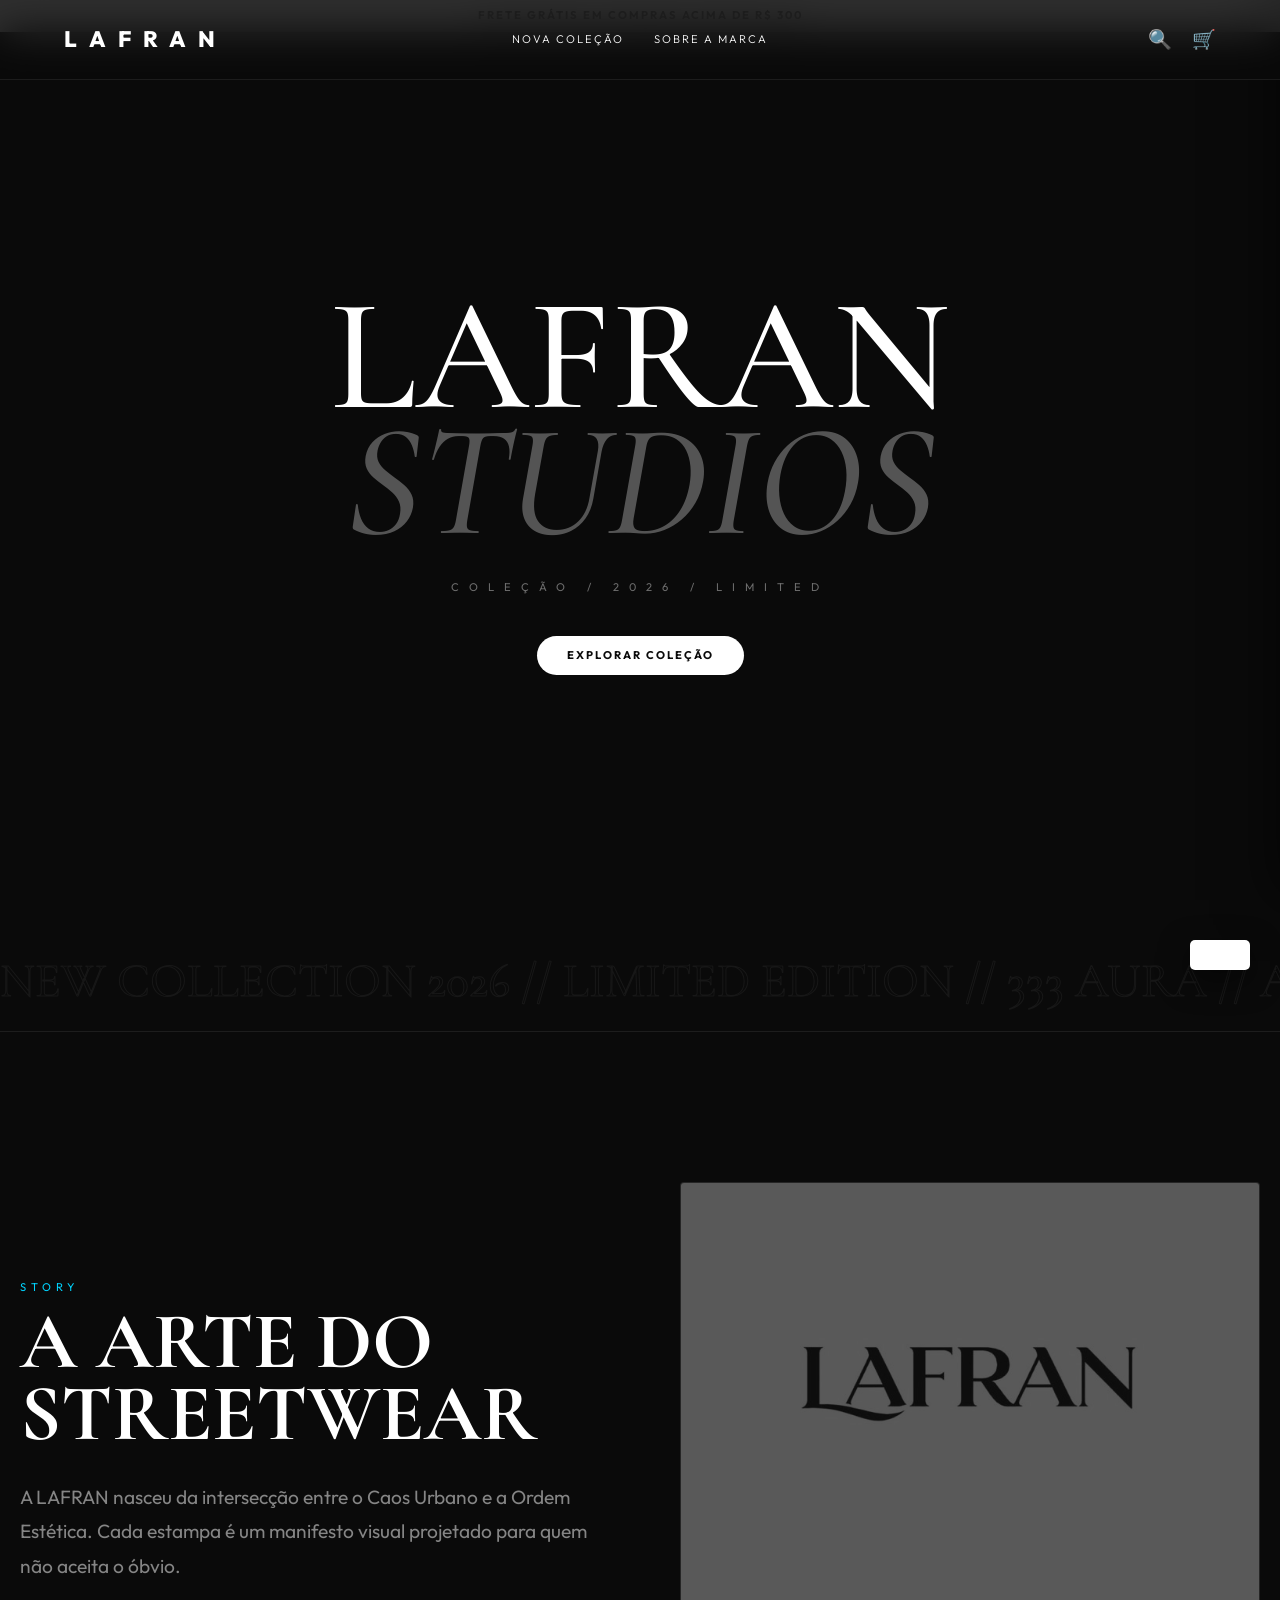
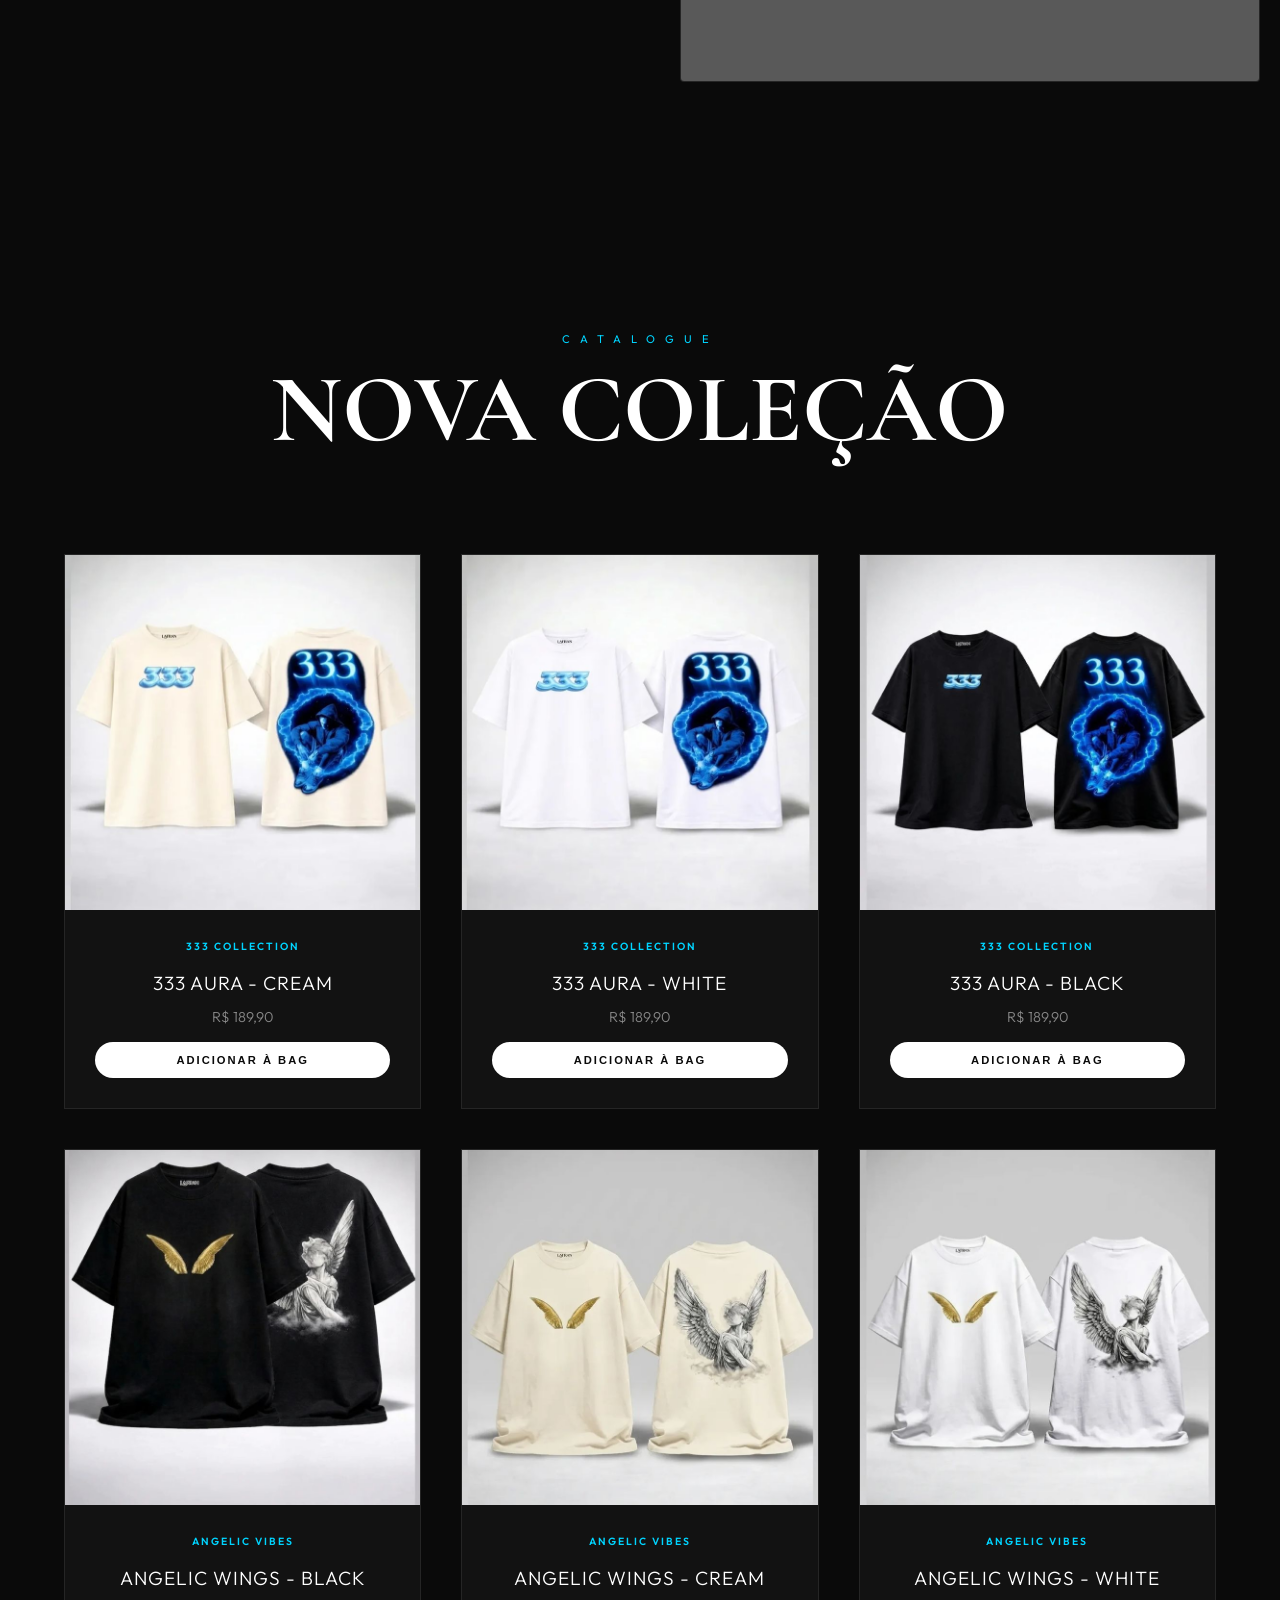
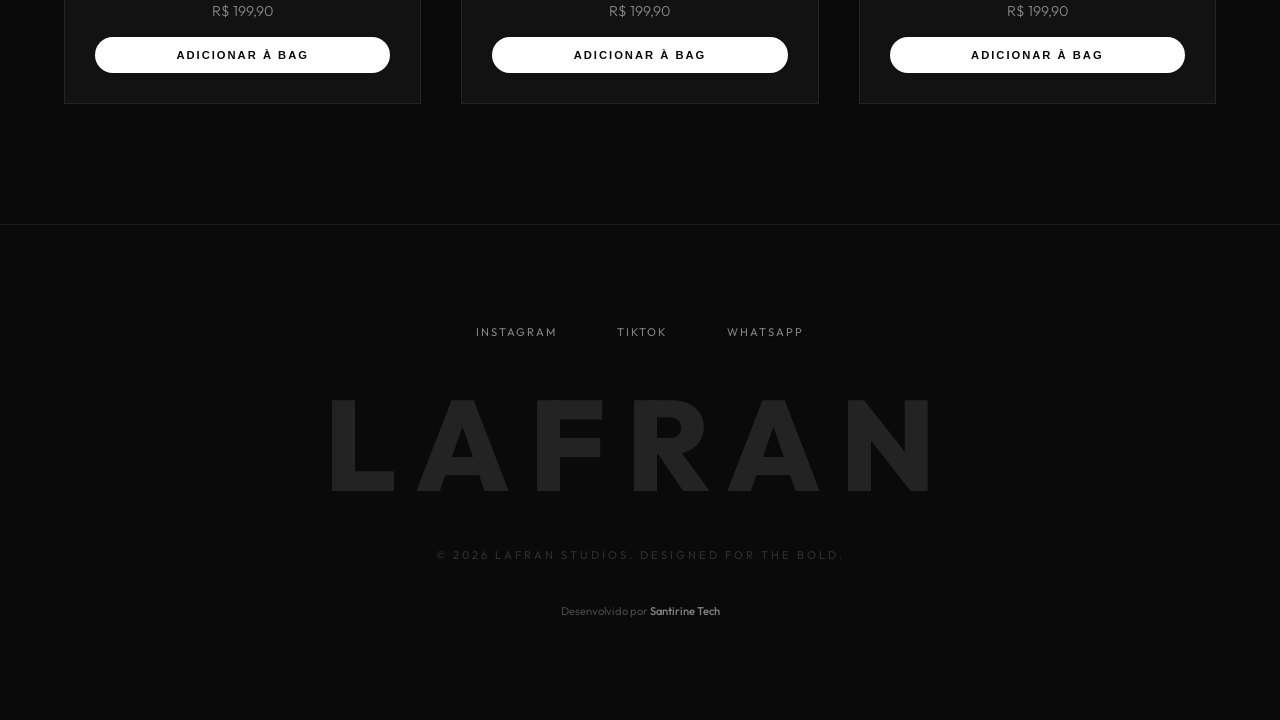
==== index.html @ da5e484e "feat: implement product catalog, shopping cart functionality, and checkout flow with ViaCEP integrat" ====
<!DOCTYPE html>
<html lang="pt-BR">
<head>
    <meta charset="UTF-8">
    <meta name="viewport" content="width=device-width, initial-scale=1.0">
    <title>LAFRAN | ESTAMPARIA E MARCA PRÓPRIA</title>
    <meta name="description" content="LAFRAN - Estamparia premium com marca própria e coleções exclusivas. Nova coleção 333 e Angelic Vibes disponível agora.">
    
    <!-- Styles -->
    <link rel="stylesheet" href="src/styles/main.css">
    <link rel="stylesheet" href="src/styles/components.css">
    
    <!-- Favicon Simulation -->
    <link rel="icon" type="image/png" href="src/assets/products/e898fba2-2563-4153-8f63-8fc200fdae05.jpg">
</head>
<body>

    <!-- Promo Banner -->
    <div style="background: var(--white); color: var(--bg-dark); text-align: center; font-size: 0.7rem; font-weight: 700; padding: 8px; letter-spacing: 2px;">
        FRETE GRÁTIS EM COMPRAS ACIMA DE R$ 300
    </div>

    <!-- Header -->
    <header class="header">
        <a href="#" class="logo">LAFRAN</a>
        <nav class="nav-links">
            <a href="#new-collection">Nova Coleção</a>
            <a href="#about">Sobre a Marca</a>
        </nav>
        <div class="header-actions">
            <a href="#" style="font-size: 1.2rem;">🔍</a>
            <a href="#" style="font-size: 1.2rem; position: relative;">
                🛒
                <span id="cart-count" style="position: absolute; top: -5px; right: -10px; background: var(--accent-blue); color: var(--bg-dark); font-size: 0.6rem; font-weight: 700; width: 18px; height: 18px; border-radius: 50%; display: flex; align-items: center; justify-content: center; opacity: 0; transition: 0.3s;">0</span>
            </a>
        </div>
    </header>

    <!-- Hero Section v2 -->
    <section class="hero">
        <h1 class="hero-title" data-reveal>
            <span>LAFRAN</span>
            <span style="opacity: 0.3; font-style: italic;">STUDIOS</span>
        </h1>
        <div class="hero-overlay-text">COLEÇÃO / 2026 / LIMITED</div>
        <a href="#new-collection" class="btn-primary" style="margin-top: 40px;" data-reveal>Explorar Coleção</a>
    </section>

    <!-- Marquee -->
    <div class="marquee">
        <div class="marquee-content">
            <span class="marquee-text">NEW COLLECTION 2026 // LIMITED EDITION // 333 AURA // ANGELIC VIBES // </span>
            <span class="marquee-text">NEW COLLECTION 2026 // LIMITED EDITION // 333 AURA // ANGELIC VIBES // </span>
        </div>
    </div>

    <!-- About Section -->
    <section id="about" class="section about-section container">
        <div class="about-content" data-reveal>
            <span class="about-tag">STORY</span>
            <h2 class="about-title">A ARTE DO <br> STREETWEAR</h2>
            <p class="about-text">
                A LAFRAN nasceu da intersecção entre o Caos Urbano e a Ordem Estética. 
                Cada estampa é um manifesto visual projetado para quem não aceita o óbvio.
            </p>
        </div>
        <div class="about-visual" data-reveal>
             <div class="about-image-wrapper">
                 <img src="src/assets/products/e898fba2-2563-4153-8f63-8fc200fdae05.jpg" alt="LAFRAN CONCEPT">
             </div>
        </div>
    </section>

    <!-- Products Collection -->
    <section id="new-collection" class="products-section section container">
        <div class="section-header">
            <p class="section-tag" style="color: var(--accent-blue);">CATALOGUE</p>
            <h2 class="section-title" data-reveal>NOVA COLEÇÃO</h2>
        </div>
        <div class="product-grid" id="product-grid">
            <!-- Rendered via JS -->
            <div class="loading">Iniciando experiência...</div>
        </div>
    </section>

    <!-- Footer v2 -->
    <footer class="section container" style="border-top: 1px solid var(--glass-border); padding: 100px 20px; display: flex; flex-direction: column; align-items: center; gap: 40px;">
        <div style="display: flex; gap: 60px; text-transform: uppercase; font-size: 0.7rem; opacity: 0.5; letter-spacing: 2px;">
            <a href="#">Instagram</a>
            <a href="#">TikTok</a>
            <a href="#">WhatsApp</a>
        </div>
        <h3 class="logo" style="font-size: 10vw; opacity: 0.1; letter-spacing: 20px; line-height: 1;">LAFRAN</h3>
        <p style="color: var(--text-muted); font-size: 0.7rem; opacity: 0.3; text-transform: uppercase; letter-spacing: 3px;">
            © 2026 LAFRAN STUDIOS. DESIGNED FOR THE BOLD.
        </p>
        <p style="color: var(--text-muted); font-size: 0.7rem; opacity: 0.5;">
            Desenvolvido por <a href="http://santirine.com.br/" target="_blank" style="color: var(--white); font-weight: 500; text-decoration: none;">Santirine Tech</a>
        </p>
    </footer>

    <!-- Cart Sidebar -->
    <div class="cart-overlay" id="cart-overlay"></div>
    <aside class="cart-sidebar" id="cart-sidebar">
        <div class="cart-header">
            <h3>CARRINHO</h3>
            <span class="cart-close" id="cart-close">&times;</span>
        </div>
        <div class="cart-items" id="cart-items">
            <!-- Items via JS -->
        </div>
        <div class="cart-footer">
            <div class="cart-total">
                <span>SUBTOTAL</span>
                <span id="cart-total-value">R$ 0,00</span>
            </div>
            <button class="btn-checkout" id="open-checkout">FINALIZAR COMPRA</button>
        </div>
    </aside>

    <!-- Checkout Modal -->
    <div class="modal-checkout" id="checkout-modal">
        <div class="step-indicator">
            <div class="step active" id="step-1-indicator"></div>
            <div class="step" id="step-2-indicator"></div>
            <div class="step" id="step-3-indicator"></div>
            <div class="step" id="step-4-indicator"></div>
        </div>

        <!-- Step 1: Personal Data -->
        <div class="checkout-step active" id="step-1">
            <h2 style="margin-bottom: 20px;">DADOS PESSOAIS</h2>
            <div class="form-group">
                <label>NOME COMPLETO</label>
                <input type="text" id="checkout-nome" placeholder="SEU NOME">
            </div>
            <div class="form-group">
                <label>E-MAIL</label>
                <input type="email" id="checkout-email" placeholder="seu@email.com">
            </div>
            <div class="form-group">
                <label>WHATSAPP / TELEFONE</label>
                <input type="tel" id="checkout-tel" placeholder="(00) 00000-0000">
            </div>
            <button class="btn-checkout" id="next-to-address">PROXIMO: ENDEREÇO</button>
        </div>

        <!-- Step 2: Address -->
        <div class="checkout-step" id="step-2">
            <h2 style="margin-bottom: 20px;">ENDEREÇO DE ENTREGA</h2>
            <div class="form-group">
                <label>CEP</label>
                <input type="text" id="checkout-cep" placeholder="00000-000">
            </div>
            <div class="form-group">
                <label>RUA / LOGRADOURO</label>
                <input type="text" id="checkout-rua" placeholder="NOME DA RUA">
            </div>
            <div class="form-row">
                <div class="form-group" style="flex: 0.3;">
                    <label>NÚMERO</label>
                    <input type="text" id="checkout-numero">
                </div>
                <div class="form-group" style="flex: 0.7;">
                    <label>COMPLEMENTO</label>
                    <input type="text" id="checkout-complemento">
                </div>
            </div>
            <button class="btn-checkout" id="next-to-payment">PROXIMO: PAGAMENTO</button>
        </div>

        <!-- Step 3: Payment (Mercado Pago Style) -->
        <div class="checkout-step" id="step-3">
            <h2 style="margin-bottom: 20px;">MÉTODO DE PAGAMENTO</h2>
            <div class="payment-options">
                <div class="payment-option" data-method="pix">
                    <img src="https://logopng.com.br/logos/pix-106.png" alt="PIX">
                    <p>PIX</p>
                </div>
                <div class="payment-option" data-method="card">
                    <img src="https://logodownload.org/wp-content/uploads/2019/06/mercado-pago-logo-0.png" alt="Card">
                    <p>CARTÃO / MP</p>
                </div>
                <div class="payment-option" data-method="cash">
                    <p style="font-size: 1.5rem;">💵</p>
                    <p>DINHEIRO</p>
                </div>
            </div>
            
            <div id="payment-pix-details" style="display: none;">
               <div class="pix-qr">
                   <p style="color: #000; font-size: 0.7rem; margin-bottom: 10px;">ESCANEIE O QR CODE PIX</p>
                   <img src="https://api.qrserver.com/v1/create-qr-code/?size=150x150&data=LAFRAN-STREETWEAR-PAYMENT" alt="QR PIX">
               </div>
            </div>

            <button class="btn-checkout" id="confirm-order" style="margin-top: 30px;">CONFIRMAR PEDIDO</button>
        </div>

        <!-- Step 4: Success -->
        <div class="checkout-step" id="step-4" style="text-align: center;">
            <p style="font-size: 4rem;">✅</p>
            <h2 style="margin-bottom: 20px;">PEDIDO REALIZADO!</h2>
            <p id="success-message" style="color: var(--text-muted);">Seu pedido na LAFRAN foi processado com sucesso. Você receberá um e-mail de confirmação em breve.</p>
            <button class="btn-checkout" onclick="location.reload()" style="margin-top: 30px;">VOLTAR PARA A LOJA</button>
        </div>

        <span class="cart-close" onclick="document.getElementById('checkout-modal').classList.remove('active')" style="position: absolute; top: 20px; right: 20px;">&times;</span>
    </div>

    <!-- Scripts -->
    <script type="module" src="src/scripts/main.js"></script>
</body>
</html>
---- src/styles/main.css ----
@import url('https://fonts.googleapis.com/css2?family=Cormorant+Garamond:wght@300;400;500;600&family=Outfit:wght@100;300;400;500;700&display=swap');

:root {
    /* Color Palette - Sophisticated HSL */
    --bg-dark: hsl(0, 0%, 4%);
    --bg-card: hsl(0, 0%, 7%);
    --text-main: hsl(0, 0%, 100%);
    --text-muted: hsla(0, 0%, 100%, 0.5);
    --accent-blue: hsl(190, 100%, 50%);
    --accent-gold: hsl(38, 50%, 56%);
    --white: #ffffff;
    --glass: hsla(0, 0%, 100%, 0.03);
    --glass-border: hsla(0, 0%, 100%, 0.08);
    
    /* Transitions */
    --ease-out-expo: cubic-bezier(0.16, 1, 0.3, 1);
    --transition-slow: 0.8s var(--ease-out-expo);
    --transition-fast: 0.3s var(--ease-out-expo);

    /* Layout */
    --section-padding: 100px 5%;
    --container-max: 1400px;
}

* {
    margin: 0;
    padding: 0;
    box-sizing: border-box;
}

body {
    background-color: var(--bg-dark);
    color: var(--text-main);
    font-family: 'Outfit', sans-serif;
    line-height: 1.4;
    cursor: default;
    overflow-x: hidden;
}

a {
    text-decoration: none;
    color: inherit;
    transition: 0.3s ease;
}

ul { list-style: none; }

img {
    max-width: 100%;
    display: block;
}

.container {
    max-width: var(--container-max);
    margin: 0 auto;
    padding: 0 20px;
}

.section {
    padding: var(--section-padding);
}

/* MARQUEE STABILIZATION */
.marquee {
    position: relative;
    width: 100%;
    height: 100px;
    overflow: hidden;
    background: var(--bg-dark);
    display: flex;
    align-items: center;
    border-bottom: 0.5px solid var(--glass-border);
}

.marquee-content {
    display: flex;
    animation: marquee-scroll 60s linear infinite;
}

.marquee-text {
    font-size: 3rem;
    font-family: 'Cormorant Garamond', serif;
    text-transform: uppercase;
    padding-right: 100px;
    opacity: 0.05;
    -webkit-text-stroke: 1px var(--white);
    color: transparent;
    white-space: nowrap;
}

@keyframes marquee-scroll {
    0% { transform: translateX(0); }
    100% { transform: translateX(-100%); }
}

/* HERO v2 FIXED */
.hero {
    height: 100vh;
    padding: 100px 5%;
    display: flex;
    flex-direction: column;
    justify-content: center;
    align-items: center;
    text-align: center;
    position: relative;
}

.hero-title {
    font-size: clamp(3rem, 15vw, 10rem);
    font-family: 'Cormorant Garamond', serif;
    font-weight: 500;
    line-height: 0.85;
    margin: 0;
    text-transform: uppercase;
    display: flex;
    flex-direction: column;
    pointer-events: none;
}

.hero-title span:last-child {
    font-style: italic;
    opacity: 0.3;
    margin-top: -10px;
}

.hero-overlay-text {
    margin-top: 30px;
    font-size: 0.7rem;
    letter-spacing: 10px;
    text-transform: uppercase;
    opacity: 0.4;
}

/* PRODUCT GRID - ESTILO ANTIGO "PERFEITO" */
.product-grid {
    display: grid;
    grid-template-columns: repeat(3, 1fr);
    gap: 40px;
    padding: 20px 0;
}

.product-card {
    background: var(--bg-card);
    border: 1px solid var(--glass-border);
    transition: var(--transition-slow);
    display: flex;
    flex-direction: column;
}

.product-card:hover {
    transform: translateY(-10px);
    border-color: rgba(255, 255, 255, 0.1);
}

.product-image-container {
    padding-top: 100%; /* Square Aspect Ratio */
    position: relative;
    overflow: hidden;
}

.product-image {
    position: absolute;
    top: -12%; /* Balanced crop for mobile status bar */
    left: 0;
    width: 100%;
    height: 125%; /* Balanced zoom to hide UI */
    object-fit: cover;
    transition: var(--transition-slow);
}

.product-info {
    padding: 30px;
    text-align: center;
}

.product-tag {
    font-size: 0.65rem;
    text-transform: uppercase;
    letter-spacing: 2px;
    color: var(--accent-blue);
    margin-bottom: 15px;
    display: block;
    font-weight: 600;
}

.product-title {
    font-size: 1.2rem;
    margin-bottom: 10px;
    font-weight: 300;
    text-transform: uppercase;
    letter-spacing: 1px;
}

.product-price {
    font-weight: 300;
    font-size: 0.9rem;
    color: var(--text-muted);
}

@media (max-width: 1100px) {
    .product-grid {
        grid-template-columns: repeat(2, 1fr);
        gap: 20px;
    }
}

@media (max-width: 650px) {
    .product-grid {
        grid-template-columns: 1fr;
    }
}

/* Header Reconstruction */
.header {
    position: fixed;
    top: 0;
    left: 0;
    width: 100%;
    height: 80px;
    background: hsla(0, 0%, 4%, 0.85);
    backdrop-filter: blur(20px);
    z-index: 10000;
    padding: 0 5%;
    display: flex;
    justify-content: space-between;
    align-items: center;
    border-bottom: 1px solid var(--glass-border);
}

.logo {
    font-size: 1.4rem;
    font-weight: 800;
    letter-spacing: 12px;
    text-transform: uppercase;
    text-align: left;
    white-space: nowrap;
    font-family: 'Outfit', sans-serif;
    flex: 1;
}

.nav-links {
    display: flex;
    gap: 30px;
    justify-content: center;
    text-transform: uppercase;
    font-size: 0.7rem;
    letter-spacing: 2px;
    font-weight: 300;
    flex: 2;
}

.header-actions {
    display: flex;
    gap: 20px;
    justify-content: flex-end;
    align-items: center;
    font-size: 1.2rem;
    flex: 1;
}

.btn-primary {
    border-radius: 100px;
    padding: 12px 30px;
    font-size: 0.7rem;
    font-weight: 700;
    background: var(--white);
    color: var(--bg-dark);
    border: none;
    cursor: pointer;
    transition: var(--transition-fast);
    text-transform: uppercase;
    letter-spacing: 2px;
}

.btn-primary:hover {
    background: var(--accent-blue);
    color: var(--white);
}

@media (max-width: 1024px) {
    .nav-links { display: none; }
    .logo { flex: 1; letter-spacing: 5px; font-size: 1.2rem; }
    .header-actions { flex: 1; }
}

/* About Section Stabilization */
.about-section {
    display: flex;
    align-items: center;
    gap: 80px;
    flex-wrap: wrap;
    padding: 150px 20px;
}

.about-content {
    flex: 1;
    min-width: 320px;
}

.about-tag {
    font-size: 0.7rem;
    letter-spacing: 5px;
    color: var(--accent-blue);
    display: block;
    margin-bottom: 10px;
}

.about-title {
    font-size: clamp(2.5rem, 8vw, 5rem);
    margin-bottom: 30px;
    line-height: 0.9;
    font-family: 'Cormorant Garamond', serif;
}

.about-text {
    color: var(--text-muted);
    font-size: clamp(1rem, 2vw, 1.2rem);
    line-height: 1.8;
}

.about-visual {
    flex: 1;
    min-width: 320px;
    height: 500px;
    position: relative;
}

.about-image-wrapper {
    position: absolute;
    top: 0;
    left: 0;
    width: 100%;
    height: 100%;
    background: var(--bg-card);
    border-radius: 4px;
    overflow: hidden;
    border: 1px solid var(--glass-border);
}

.about-image-wrapper img {
    position: absolute;
    top: -20%;
    left: 0;
    width: 100%;
    height: 140%;
    object-fit: cover;
    opacity: 0.3;
    filter: grayscale(1);
}

/* Section Header Stabilization */
.section-header {
    margin-bottom: 80px;
    text-align: center;
}

.section-tag {
    font-size: 0.7rem;
    letter-spacing: 10px;
    margin-bottom: 20px;
    text-transform: uppercase;
}

.section-title {
    font-size: clamp(3rem, 10vw, 6rem);
    font-family: 'Cormorant Garamond', serif;
    line-height: 0.9;
}

/* Animations */
[data-reveal] {
    opacity: 0;
    transform: translateY(30px);
    transition: all 1s ease;
}

[data-reveal].visible {
    opacity: 1;
    transform: translateY(0);
}

/* Toast Notification */
.toast {
    position: fixed;
    bottom: 30px;
    right: 30px;
    background: var(--white);
    color: var(--bg-dark);
    padding: 15px 30px;
    border-radius: 5px;
    font-weight: 600;
    text-transform: uppercase;
    font-size: 0.8rem;
    transform: translateY(100px);
    transition: 0.5s cubic-bezier(0.175, 0.885, 0.32, 1.275);
    z-index: 10001;
    box-shadow: 0 10px 30px rgba(0,0,0,0.5);
}

.toast.show {
    transform: translateY(0);
}
---- src/styles/components.css ----
/* CART SIDEBAR */
.cart-overlay {
    position: fixed;
    top: 0;
    left: 0;
    width: 100%;
    height: 100%;
    background: rgba(0, 0, 0, 0.4);
    backdrop-filter: blur(5px);
    z-index: 2000;
    opacity: 0;
    visibility: hidden;
    transition: 0.4s ease;
}

.cart-overlay.active {
    opacity: 1;
    visibility: visible;
}

.cart-sidebar {
    position: fixed;
    top: 0;
    right: -450px;
    width: 100%;
    max-width: 450px;
    height: 100%;
    background: var(--bg-dark);
    box-shadow: -10px 0 50px rgba(0, 0, 0, 0.5);
    z-index: 2001;
    transition: 0.5s cubic-bezier(0.165, 0.84, 0.44, 1);
    display: flex;
    flex-direction: column;
    padding: 30px;
}

.cart-sidebar.active {
    right: 0;
}

.cart-header {
    display: flex;
    justify-content: space-between;
    align-items: center;
    margin-bottom: 30px;
}

.cart-close {
    font-size: 1.5rem;
    cursor: pointer;
    opacity: 0.5;
    transition: 0.3s;
}

.cart-close:hover {
    opacity: 1;
}

.cart-items {
    flex: 1;
    overflow-y: auto;
}

.cart-item {
    display: flex;
    gap: 20px;
    margin-bottom: 25px;
    border-bottom: 1px solid rgba(255, 255, 255, 0.05);
    padding-bottom: 15px;
}

.cart-item-img {
    width: 80px;
    height: 80px;
    background: #111;
    border-radius: 8px;
    overflow: hidden;
}

.cart-item-img img {
    width: 100%;
    height: 140%;
    object-fit: cover;
    object-position: center;
    margin-top: -20%; /* Crop for thumbnails */
}

.cart-item-info {
    flex: 1;
}

.cart-item-title {
    font-size: 0.9rem;
    font-weight: 500;
    margin-bottom: 5px;
}

.cart-item-price {
    font-size: 0.8rem;
    color: var(--accent-blue);
    margin-bottom: 10px;
}

.cart-item-qty {
    display: flex;
    align-items: center;
    gap: 15px;
}

.qty-btn {
    width: 24px;
    height: 24px;
    border: 1px solid rgba(255, 255, 255, 0.1);
    display: flex;
    align-items: center;
    justify-content: center;
    cursor: pointer;
    border-radius: 4px;
}

.cart-footer {
    padding-top: 20px;
    border-top: 1px solid rgba(255, 255, 255, 0.1);
}

.cart-total {
    display: flex;
    justify-content: space-between;
    font-size: 1.2rem;
    margin-bottom: 20px;
}

.btn-checkout {
    width: 100%;
    padding: 18px;
    background: var(--white);
    color: var(--bg-dark);
    text-transform: uppercase;
    font-weight: 700;
    font-size: 0.9rem;
    border: none;
    cursor: pointer;
    border-radius: 8px;
}

/* MODAL CHECKOUT */
.modal-checkout {
    position: fixed;
    top: 50%;
    left: 50%;
    transform: translate(-50%, -40%);
    width: 90%;
    max-width: 800px;
    background: var(--bg-dark);
    border: 1px solid rgba(255, 255, 255, 0.1);
    z-index: 3000;
    opacity: 0;
    visibility: hidden;
    transition: 0.5s ease;
    border-radius: 20px;
    padding: 40px;
    display: flex;
    flex-direction: column;
}

.modal-checkout.active {
    opacity: 1;
    visibility: visible;
    transform: translate(-50%, -50%);
}

.step-indicator {
    display: flex;
    gap: 10px;
    margin-bottom: 30px;
}

.step {
    flex: 1;
    height: 4px;
    background: rgba(255, 255, 255, 0.1);
    border-radius: 2px;
}

.step.active {
    background: var(--accent-blue);
}

.checkout-step {
    display: none;
}

.checkout-step.active {
    display: block;
}

.form-group {
    margin-bottom: 20px;
}

.form-group label {
    display: block;
    font-size: 0.8rem;
    color: var(--text-muted);
    margin-bottom: 8px;
    text-transform: uppercase;
}

.form-group input {
    width: 100%;
    background: rgba(255, 255, 255, 0.05);
    border: 1px solid rgba(255, 255, 255, 0.1);
    padding: 15px;
    border-radius: 8px;
    color: var(--white);
    font-family: inherit;
}

.form-row {
    display: flex;
    gap: 15px;
}

/* MERCADO PAGO PAYMENTS */
.payment-options {
    display: grid;
    grid-template-columns: 1fr 1fr 1fr;
    gap: 15px;
    margin-top: 20px;
}

.payment-option {
    border: 1px solid rgba(255, 255, 255, 0.1);
    padding: 20px;
    border-radius: 12px;
    text-align: center;
    cursor: pointer;
    transition: 0.3s;
}

.payment-option.active {
    border-color: #009ee3; /* Mercado Pago Blue */
    background: rgba(0, 158, 227, 0.05);
}

.payment-option img {
    height: 30px;
    margin-bottom: 10px;
    margin-inline: auto;
}

.pix-qr {
    text-align: center;
    background: var(--white);
    padding: 20px;
    border-radius: 12px;
    margin-top: 20px;
}

.pix-qr img {
    width: 200px;
}
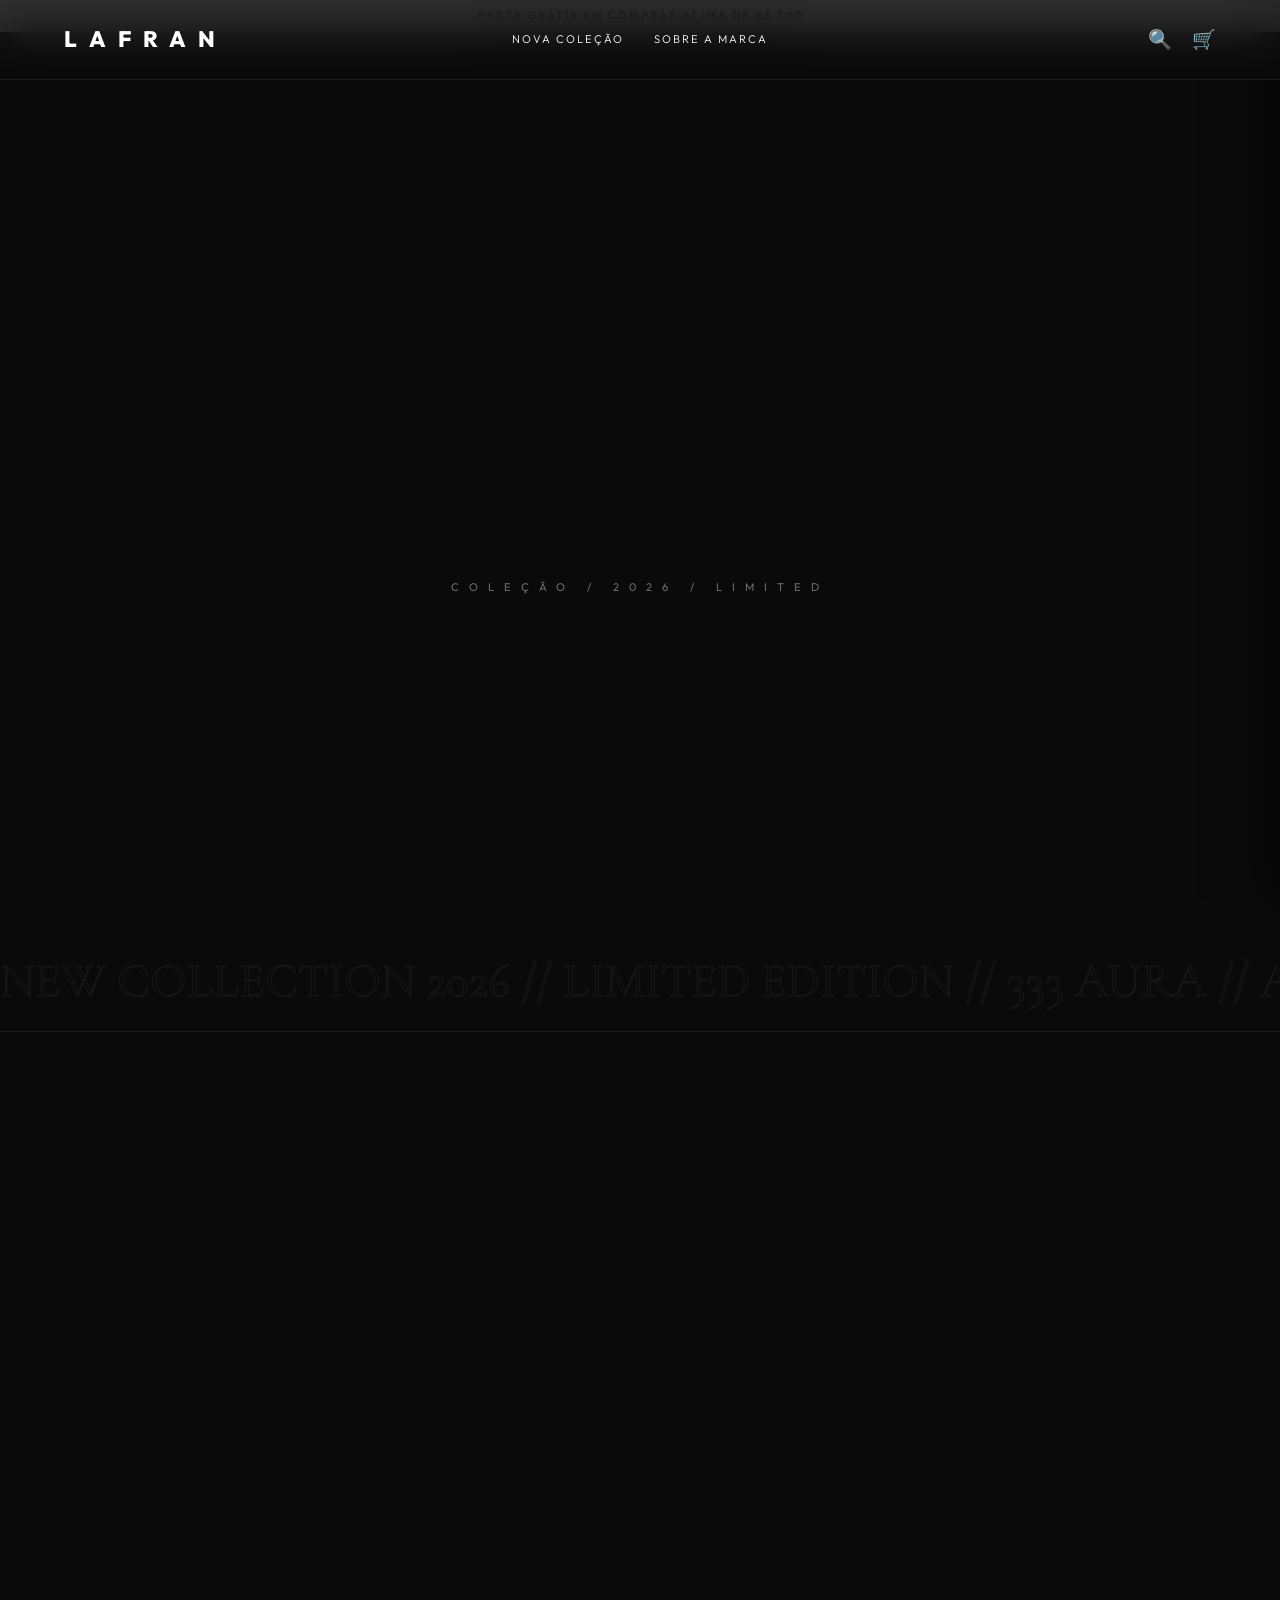
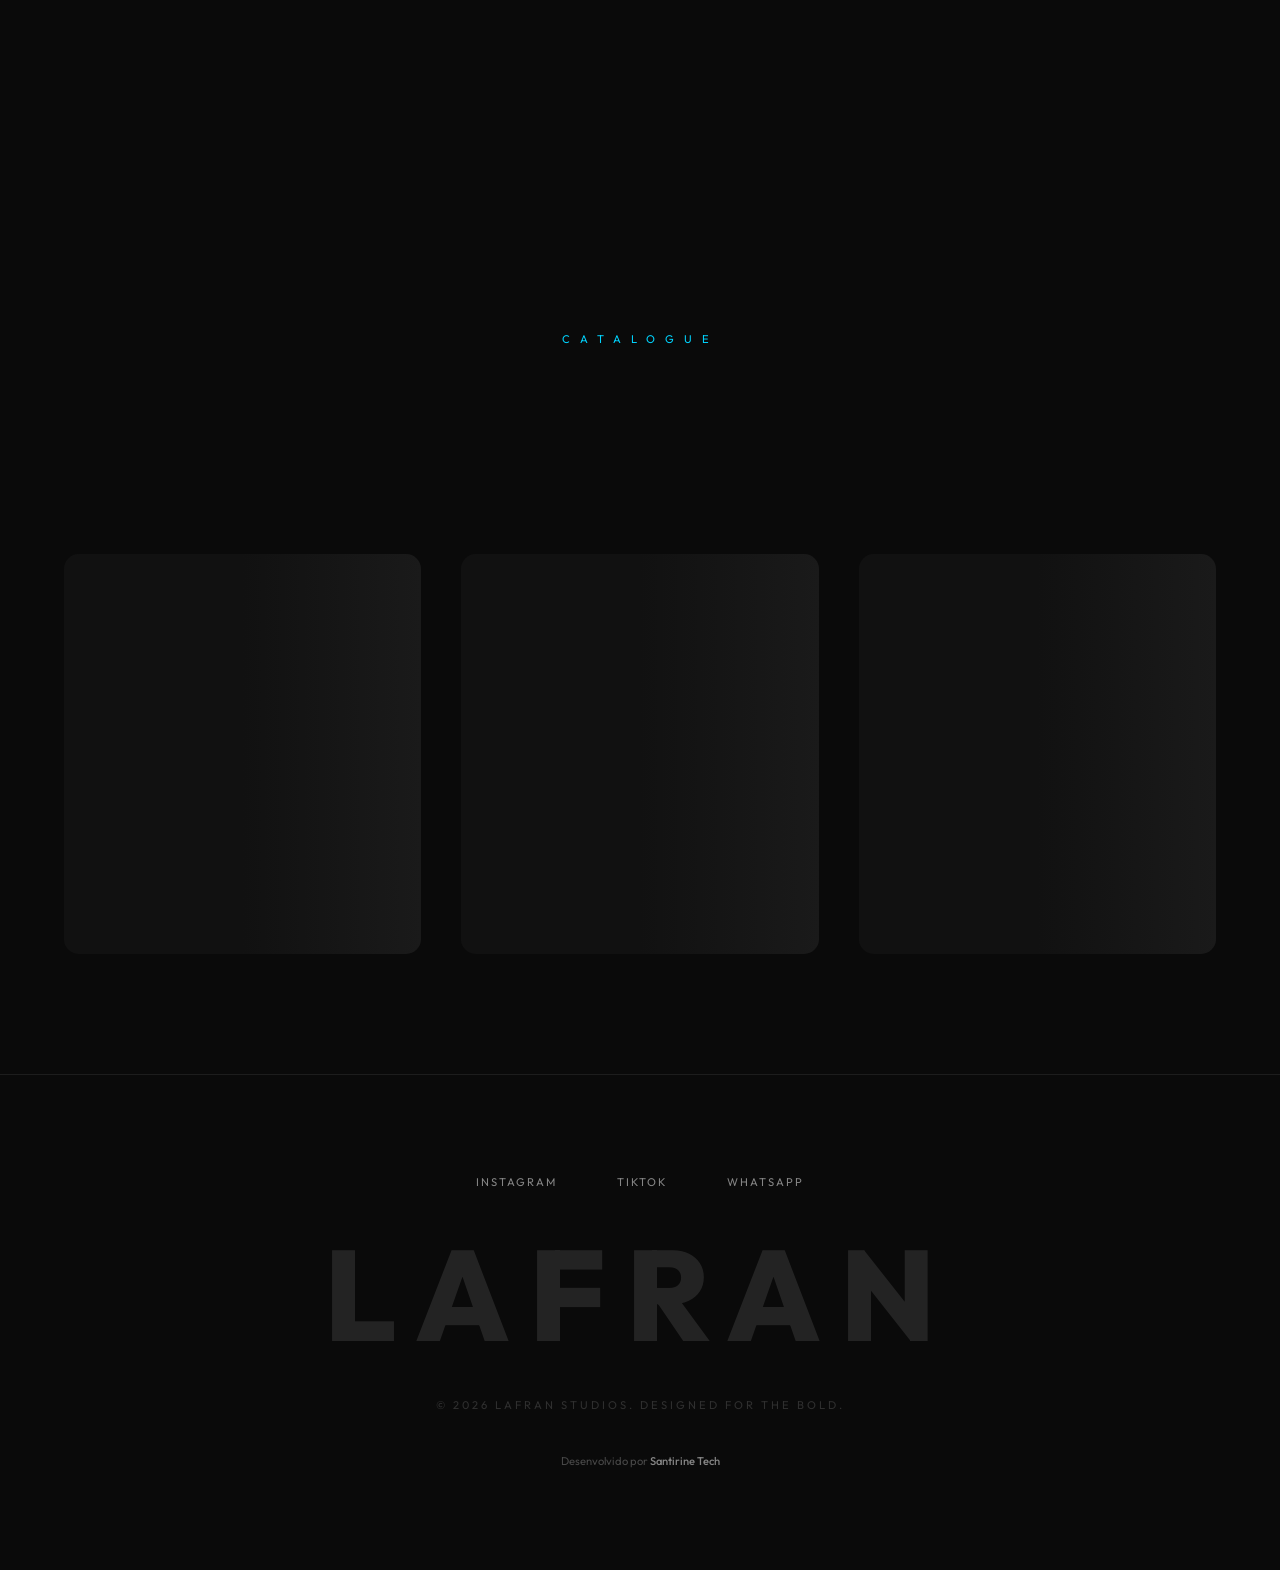
==== commit 6cd7f0f1: "Adicionando a página lafran-admin" ====
--- a/index.html
+++ b/index.html
@@ -12,6 +12,9 @@
     
     <!-- Favicon Simulation -->
     <link rel="icon" type="image/png" href="src/assets/products/e898fba2-2563-4153-8f63-8fc200fdae05.jpg">
+
+    <!-- Supabase SDK -->
+    <script src="https://cdn.jsdelivr.net/npm/@supabase/supabase-js@2"></script>
 </head>
 <body>
 
@@ -78,8 +81,10 @@
             <h2 class="section-title" data-reveal>NOVA COLEÇÃO</h2>
         </div>
         <div class="product-grid" id="product-grid">
-            <!-- Rendered via JS -->
-            <div class="loading">Iniciando experiência...</div>
+            <!-- Loading Skeletons -->
+            <div class="skeleton-card"></div>
+            <div class="skeleton-card"></div>
+            <div class="skeleton-card"></div>
         </div>
     </section>
 
--- a/src/styles/components.css
+++ b/src/styles/components.css
@@ -260,3 +260,17 @@
 .pix-qr img {
     width: 200px;
 }
+
+/* SKELETON LOADING */
+.skeleton-card {
+    height: 400px;
+    background: linear-gradient(90deg, #111 25%, #1a1a1a 50%, #111 75%);
+    background-size: 200% 100%;
+    animation: skeleton-loading 1.5s infinite;
+    border-radius: 15px;
+}
+
+@keyframes skeleton-loading {
+    0% { background-position: 200% 0; }
+    100% { background-position: -200% 0; }
+}
